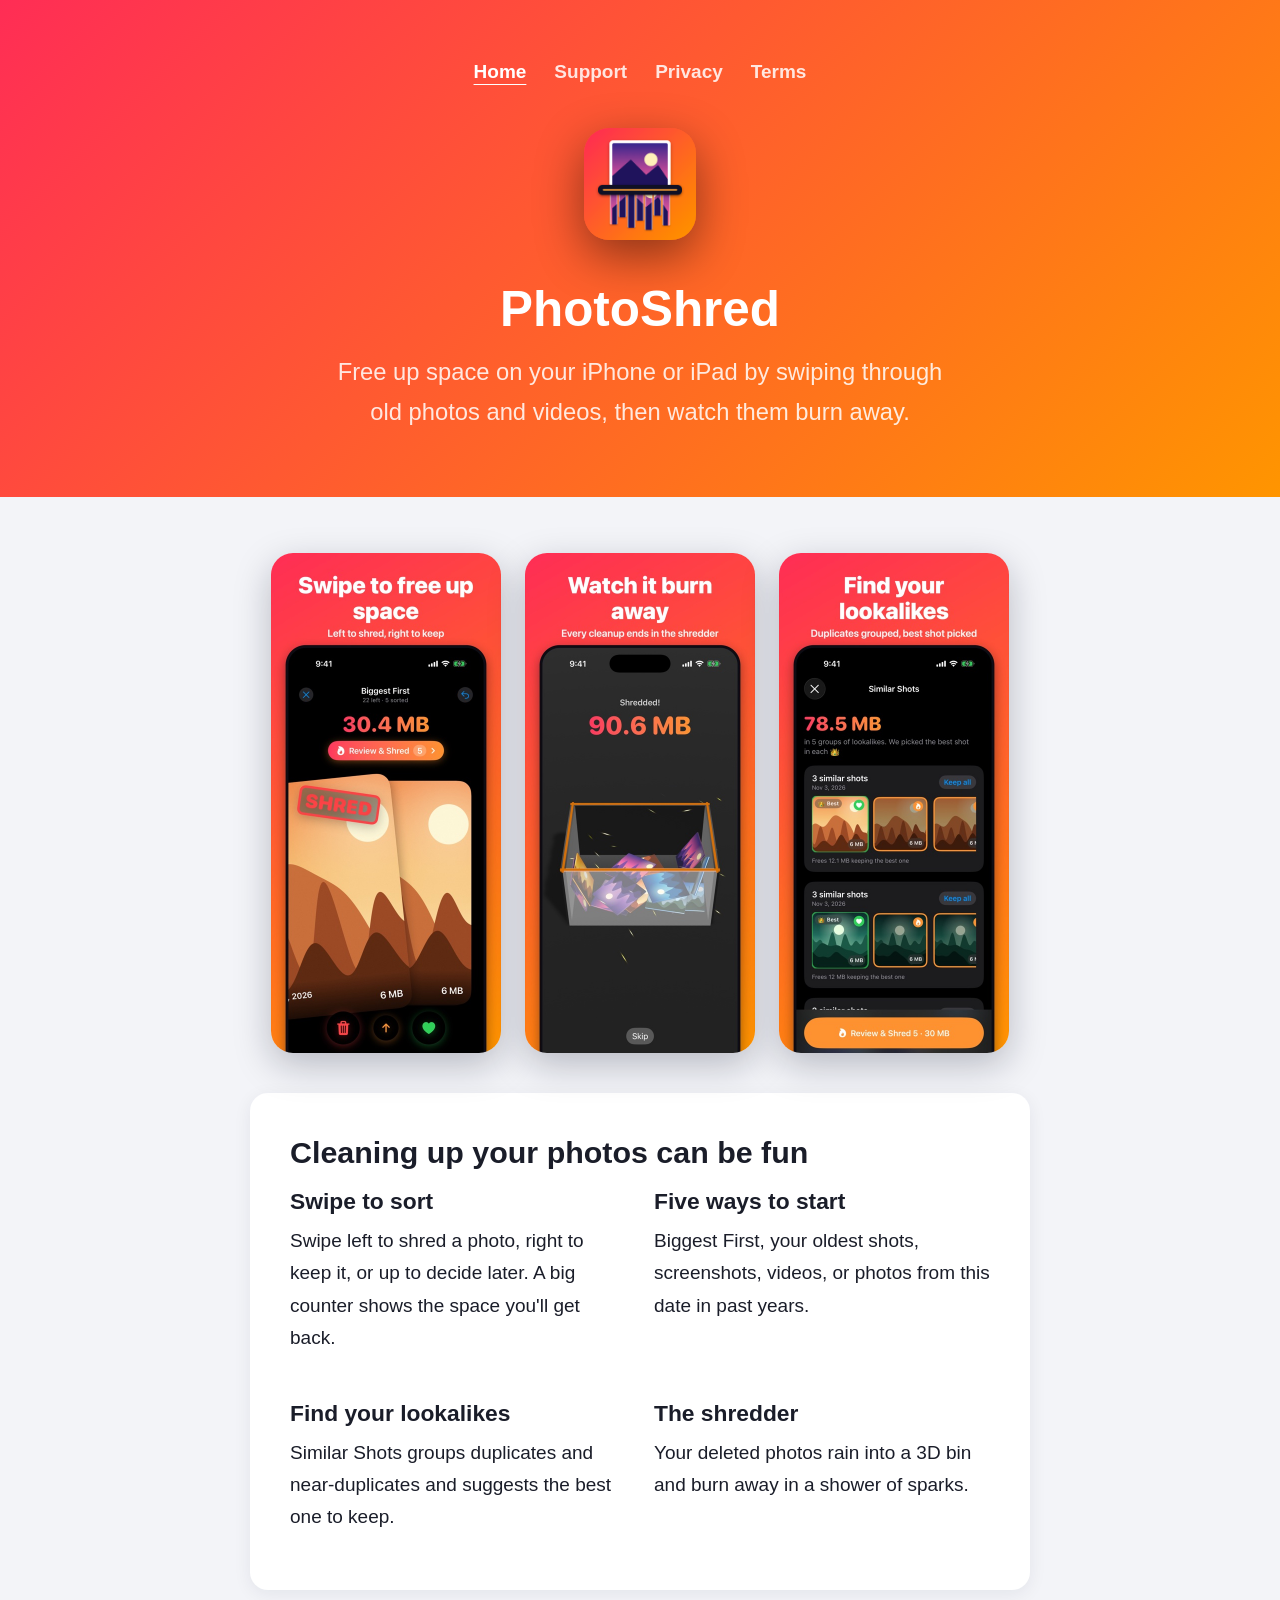
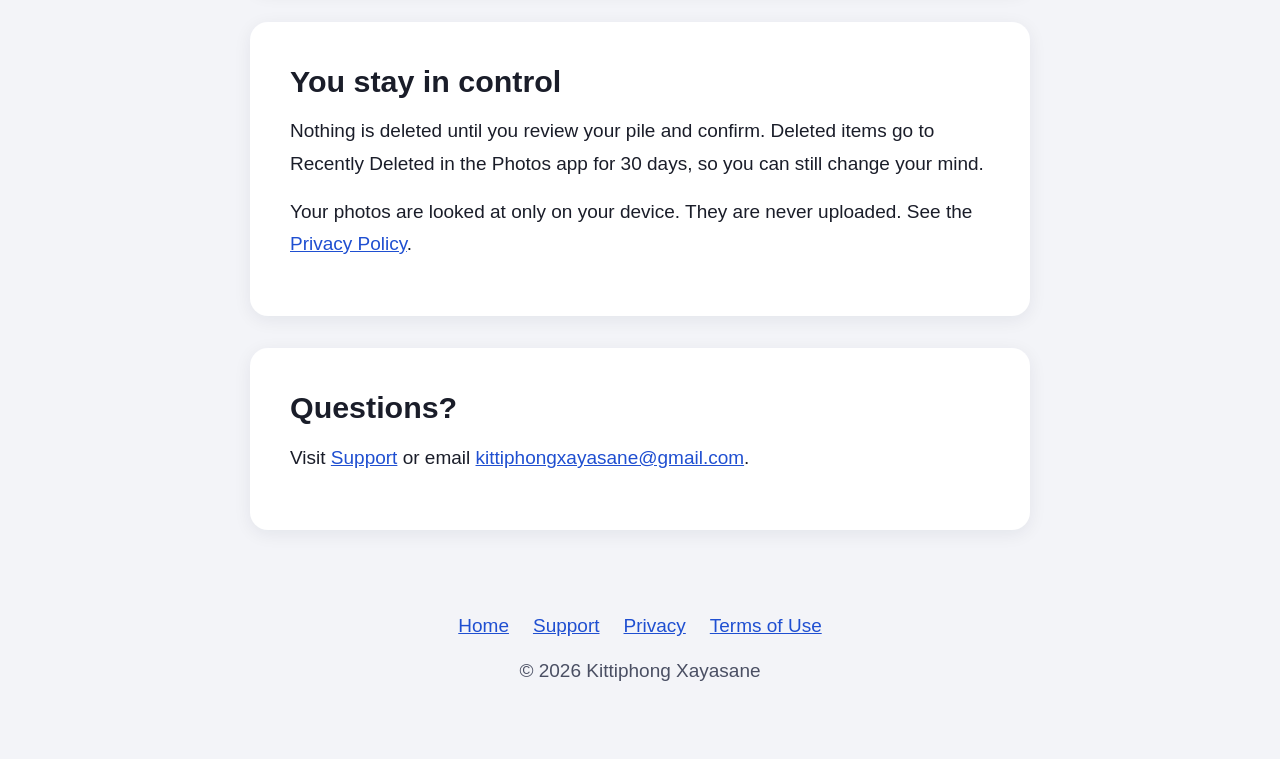
==== index.html @ 623d3a73 "Update website" ====
<!DOCTYPE html>
<html lang="en">
<head>
    <meta charset="UTF-8">
    <meta name="viewport" content="width=device-width, initial-scale=1.0">
    <meta name="description" content="PhotoShred is a fun way to delete old photos and videos on iPhone and iPad. Swipe, then shred.">
    <title>PhotoShred: Swipe Cleaner</title>
    <link rel="stylesheet" href="style.css">
</head>
<body>
    <header class="site-header">
        <nav>
            <a href="index.html" aria-current="page">Home</a>
            <a href="support.html">Support</a>
            <a href="privacy-policy.html">Privacy</a>
            <a href="terms-of-use.html">Terms</a>
        </nav>
        <img class="app-icon" src="images/app-icon.png" alt="PhotoShred app icon">
        <h1>PhotoShred</h1>
        <p class="lead">Free up space on your iPhone or iPad by swiping through old photos and videos, then watch them burn away.</p>
    </header>

    <main>
        <div class="screens">
            <img src="images/1-swipe.jpg" alt="A photo being swiped left to shred it, with a running total of the space freed">
            <img src="images/2-shredder.jpg" alt="Deleted photos piled in a 3D shredder bin">
            <img src="images/3-similar.jpg" alt="Groups of similar photos with the best shot in each marked">
        </div>

        <section class="card">
            <h2>Cleaning up your photos can be fun</h2>
            <div class="features">
                <div class="feature">
                    <h3>Swipe to sort</h3>
                    <p>Swipe left to shred a photo, right to keep it, or up to decide later. A big counter shows the space you'll get back.</p>
                </div>
                <div class="feature">
                    <h3>Five ways to start</h3>
                    <p>Biggest First, your oldest shots, screenshots, videos, or photos from this date in past years.</p>
                </div>
                <div class="feature">
                    <h3>Find your lookalikes</h3>
                    <p>Similar Shots groups duplicates and near-duplicates and suggests the best one to keep.</p>
                </div>
                <div class="feature">
                    <h3>The shredder</h3>
                    <p>Your deleted photos rain into a 3D bin and burn away in a shower of sparks.</p>
                </div>
            </div>
        </section>

        <section class="card">
            <h2>You stay in control</h2>
            <p>Nothing is deleted until you review your pile and confirm. Deleted items go to Recently Deleted in the Photos app for 30 days, so you can still change your mind.</p>
            <p>Your photos are looked at only on your device. They are never uploaded. See the <a href="privacy-policy.html">Privacy Policy</a>.</p>
        </section>

        <section class="card">
            <h2>Questions?</h2>
            <p>Visit <a href="support.html">Support</a> or email <a href="mailto:kittiphongxayasane@gmail.com">kittiphongxayasane@gmail.com</a>.</p>
        </section>
    </main>

    <footer>
        <nav>
            <a href="index.html">Home</a>
            <a href="support.html">Support</a>
            <a href="privacy-policy.html">Privacy</a>
            <a href="terms-of-use.html">Terms of Use</a>
        </nav>
        <p>&copy; 2026 Kittiphong Xayasane</p>
    </footer>
</body>
</html>
---- style.css ----
/* Shared styles for the PhotoShred website. Large, high-contrast text for easy reading. */

:root {
    --navy-900: #ff2d55;
    --navy-700: #ff9500;
    --mint: #ffffff;
    --ink: #1a1d29;
    --ink-soft: #4a4f63;
    --paper: #ffffff;
    --page: #f3f4f8;
    --line: #dfe2ec;
    --link: #1f4fd1;
}

* {
    margin: 0;
    padding: 0;
    box-sizing: border-box;
}

html {
    font-size: 19px;
}

body {
    font-family: -apple-system, BlinkMacSystemFont, "Segoe UI", Roboto, Helvetica, Arial, sans-serif;
    line-height: 1.7;
    color: var(--ink);
    background: var(--page);
}

a {
    color: var(--link);
}

/* Header band */

.site-header {
    background: linear-gradient(135deg, var(--navy-900), var(--navy-700));
    color: #fff;
    text-align: center;
    padding: 56px 20px 64px;
}

.site-header nav {
    display: flex;
    justify-content: center;
    flex-wrap: wrap;
    gap: 8px 28px;
    margin-bottom: 40px;
}

.site-header nav a {
    color: #fff;
    text-decoration: none;
    font-weight: 600;
    opacity: 0.85;
}

.site-header nav a:hover,
.site-header nav a[aria-current="page"] {
    opacity: 1;
    text-decoration: underline;
    text-underline-offset: 6px;
}

.site-header h1 {
    font-size: 2.6rem;
    line-height: 1.2;
    margin-bottom: 14px;
}

.site-header .lead {
    font-size: 1.25rem;
    max-width: 640px;
    margin: 0 auto;
    color: rgba(255, 255, 255, 0.85);
}

.app-icon {
    width: 112px;
    height: 112px;
    border-radius: 25px;
    margin-bottom: 28px;
    box-shadow: 0 16px 48px rgba(0, 0, 0, 0.45);
}

.badge {
    display: inline-block;
    margin-top: 32px;
}

.badge img {
    height: 56px;
}

/* Page body */

main {
    max-width: 820px;
    margin: 0 auto;
    padding: 48px 20px 24px;
}

.card {
    background: var(--paper);
    border-radius: 18px;
    padding: 40px;
    margin-bottom: 32px;
    box-shadow: 0 4px 18px rgba(20, 30, 60, 0.07);
}

h2 {
    font-size: 1.6rem;
    line-height: 1.3;
    margin: 36px 0 14px;
}

.card > h2:first-child {
    margin-top: 0;
}

h3 {
    font-size: 1.2rem;
    line-height: 1.35;
    margin: 24px 0 8px;
}

p {
    margin-bottom: 16px;
}

ul,
ol {
    margin: 0 0 16px 1.4em;
}

li {
    margin-bottom: 8px;
}

.muted {
    color: var(--ink-soft);
}

.callout {
    background: #eefbf6;
    border-left: 6px solid #2bb88a;
    border-radius: 10px;
    padding: 20px 24px;
    margin: 20px 0;
}

.callout p:last-child {
    margin-bottom: 0;
}

/* Home page */

.features {
    display: grid;
    grid-template-columns: repeat(auto-fit, minmax(240px, 1fr));
    gap: 28px;
}

.feature h3 {
    margin-top: 0;
}

.screens {
    display: flex;
    gap: 24px;
    justify-content: center;
    flex-wrap: wrap;
    margin: 8px 0 40px;
}

.screens img {
    width: 230px;
    max-width: 100%;
    border-radius: 22px;
    box-shadow: 0 12px 36px rgba(10, 15, 40, 0.25);
}

.sound-list {
    columns: 2;
    column-gap: 32px;
}

/* Support page */

.button {
    display: inline-block;
    background: var(--navy-700);
    color: #fff;
    text-decoration: none;
    font-weight: 700;
    font-size: 1.1rem;
    padding: 16px 36px;
    border-radius: 999px;
}

.button:hover {
    background: var(--navy-900);
}

.center {
    text-align: center;
}

.faq h3 {
    font-size: 1.25rem;
    margin-top: 32px;
}

.faq h3:first-of-type {
    margin-top: 8px;
}

/* Footer */

footer {
    text-align: center;
    padding: 24px 20px 56px;
    color: var(--ink-soft);
}

footer nav {
    display: flex;
    justify-content: center;
    flex-wrap: wrap;
    gap: 8px 24px;
    margin-bottom: 12px;
}

@media (max-width: 640px) {
    html {
        font-size: 18px;
    }

    .site-header h1 {
        font-size: 2rem;
    }

    .card {
        padding: 26px 22px;
    }

    .sound-list {
        columns: 1;
    }

    /* One screenshot is enough on a phone; three tall ones push the text far down. */
    .screens img:not(:first-child) {
        display: none;
    }
}
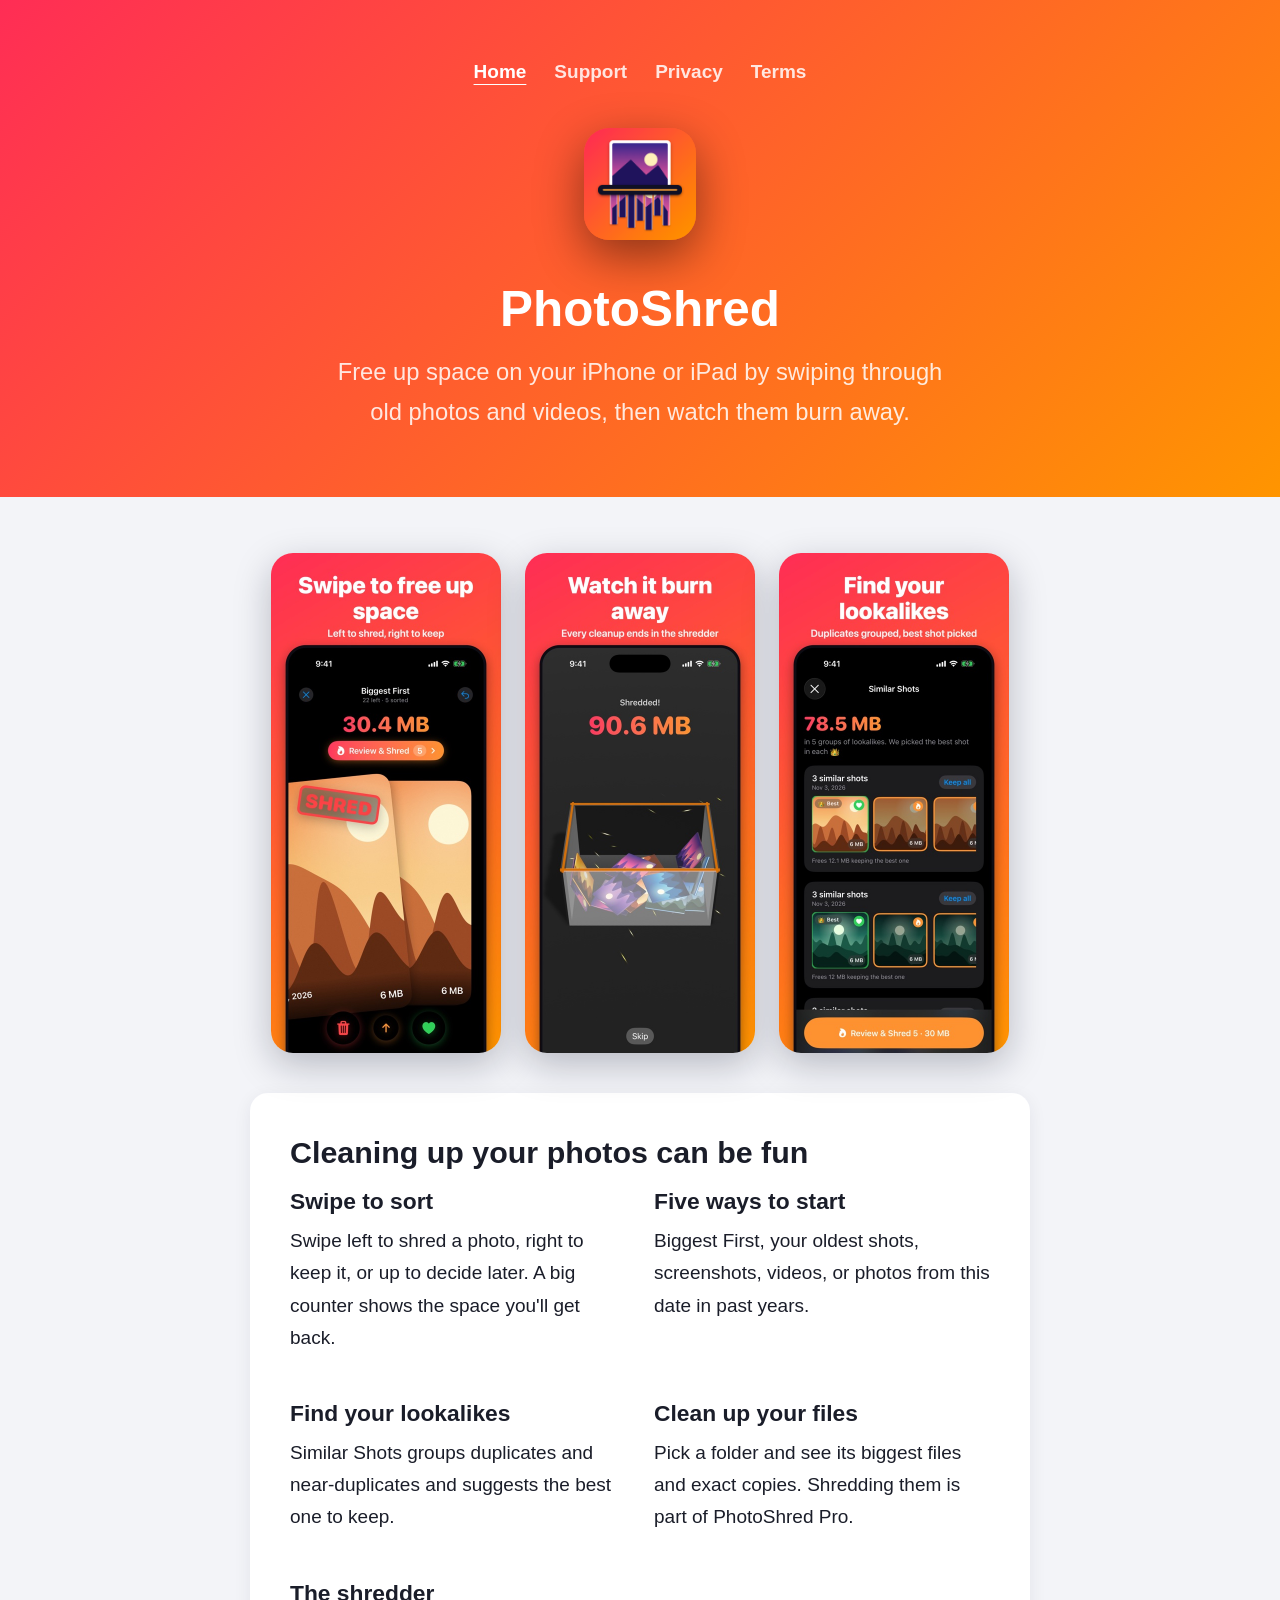
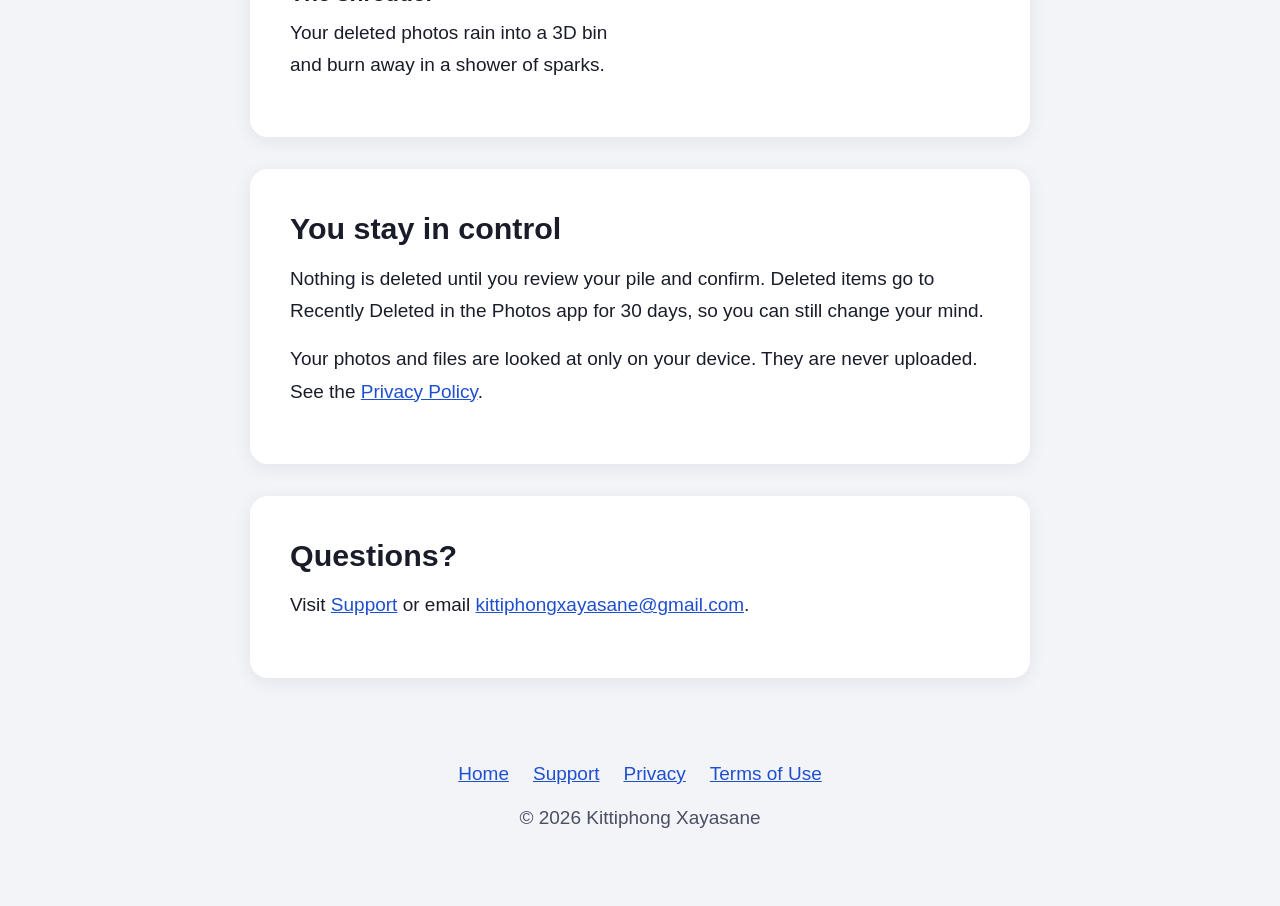
==== commit e7c020be: "Update website" ====
--- a/index.html
+++ b/index.html
@@ -43,6 +43,10 @@
                     <p>Similar Shots groups duplicates and near-duplicates and suggests the best one to keep.</p>
                 </div>
                 <div class="feature">
+                    <h3>Clean up your files</h3>
+                    <p>Pick a folder and see its biggest files and exact copies. Shredding them is part of PhotoShred Pro.</p>
+                </div>
+                <div class="feature">
                     <h3>The shredder</h3>
                     <p>Your deleted photos rain into a 3D bin and burn away in a shower of sparks.</p>
                 </div>
@@ -52,7 +56,7 @@
         <section class="card">
             <h2>You stay in control</h2>
             <p>Nothing is deleted until you review your pile and confirm. Deleted items go to Recently Deleted in the Photos app for 30 days, so you can still change your mind.</p>
-            <p>Your photos are looked at only on your device. They are never uploaded. See the <a href="privacy-policy.html">Privacy Policy</a>.</p>
+            <p>Your photos and files are looked at only on your device. They are never uploaded. See the <a href="privacy-policy.html">Privacy Policy</a>.</p>
         </section>
 
         <section class="card">
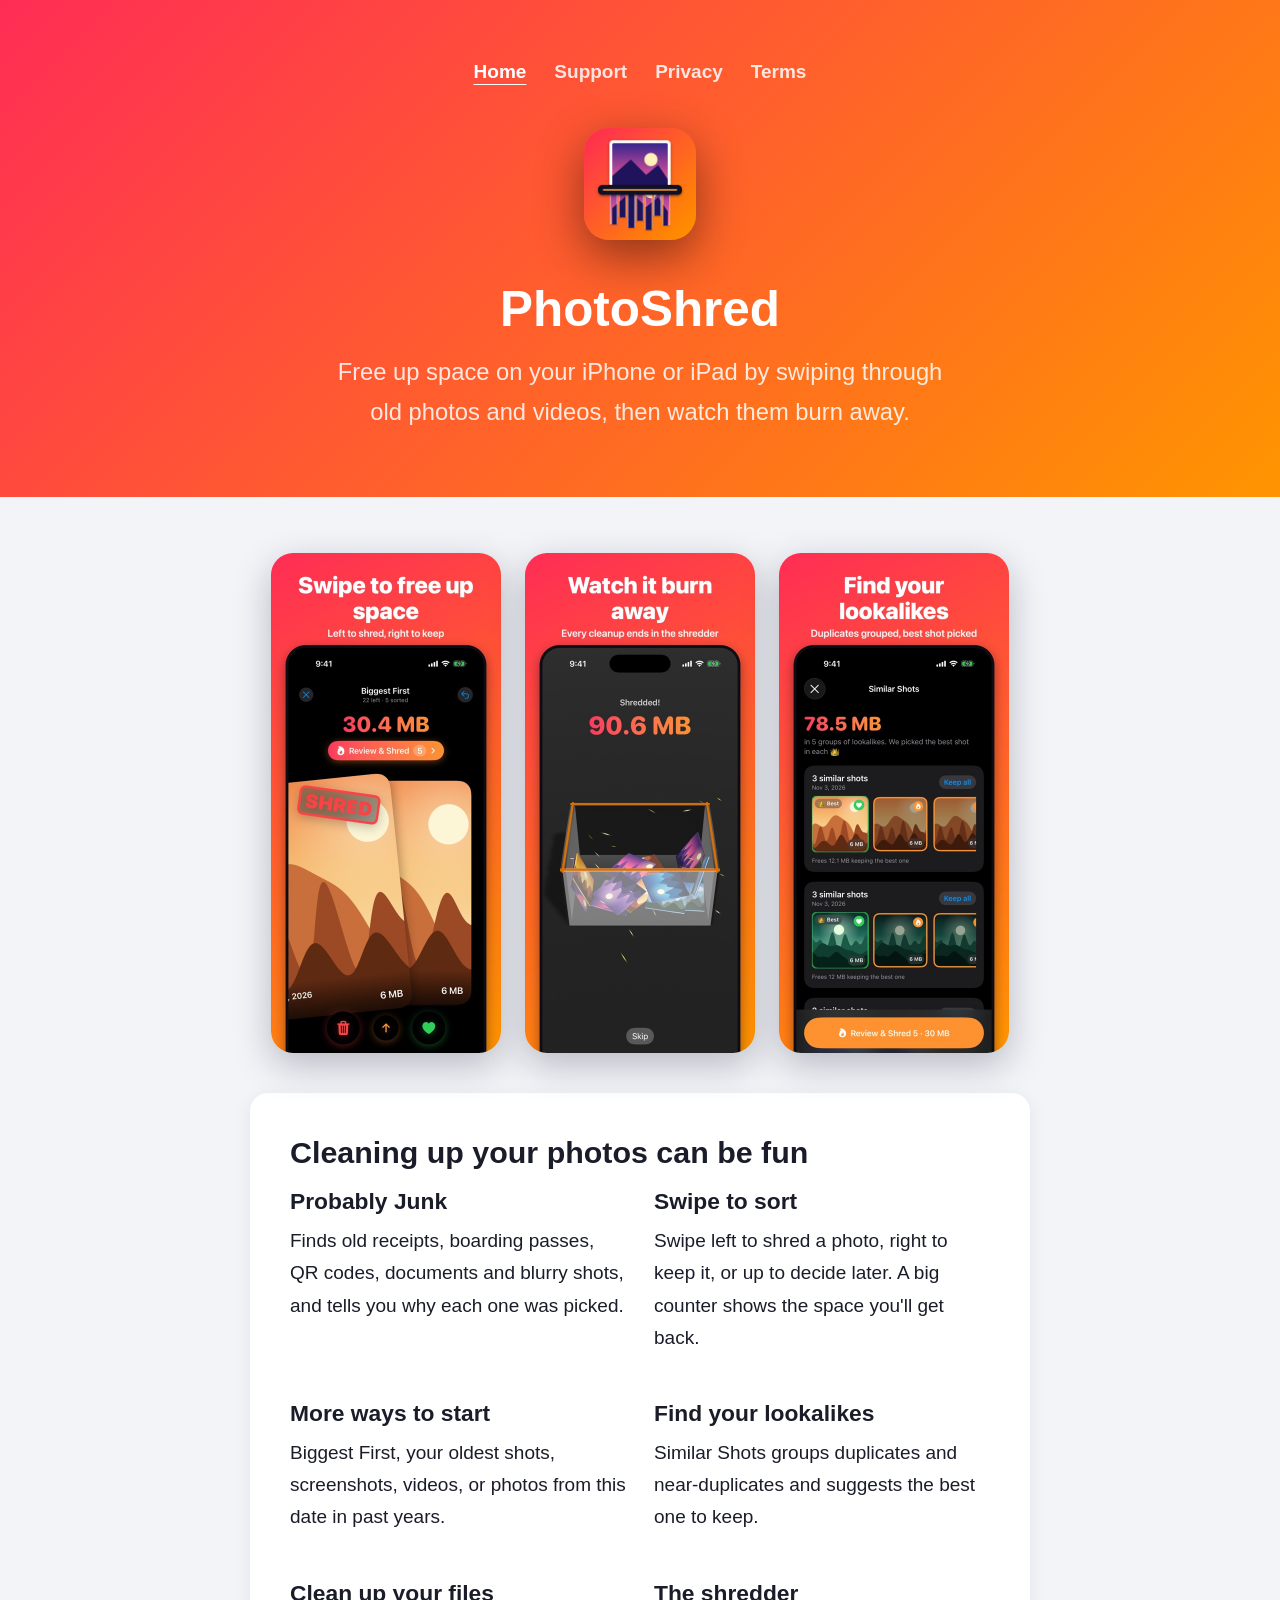
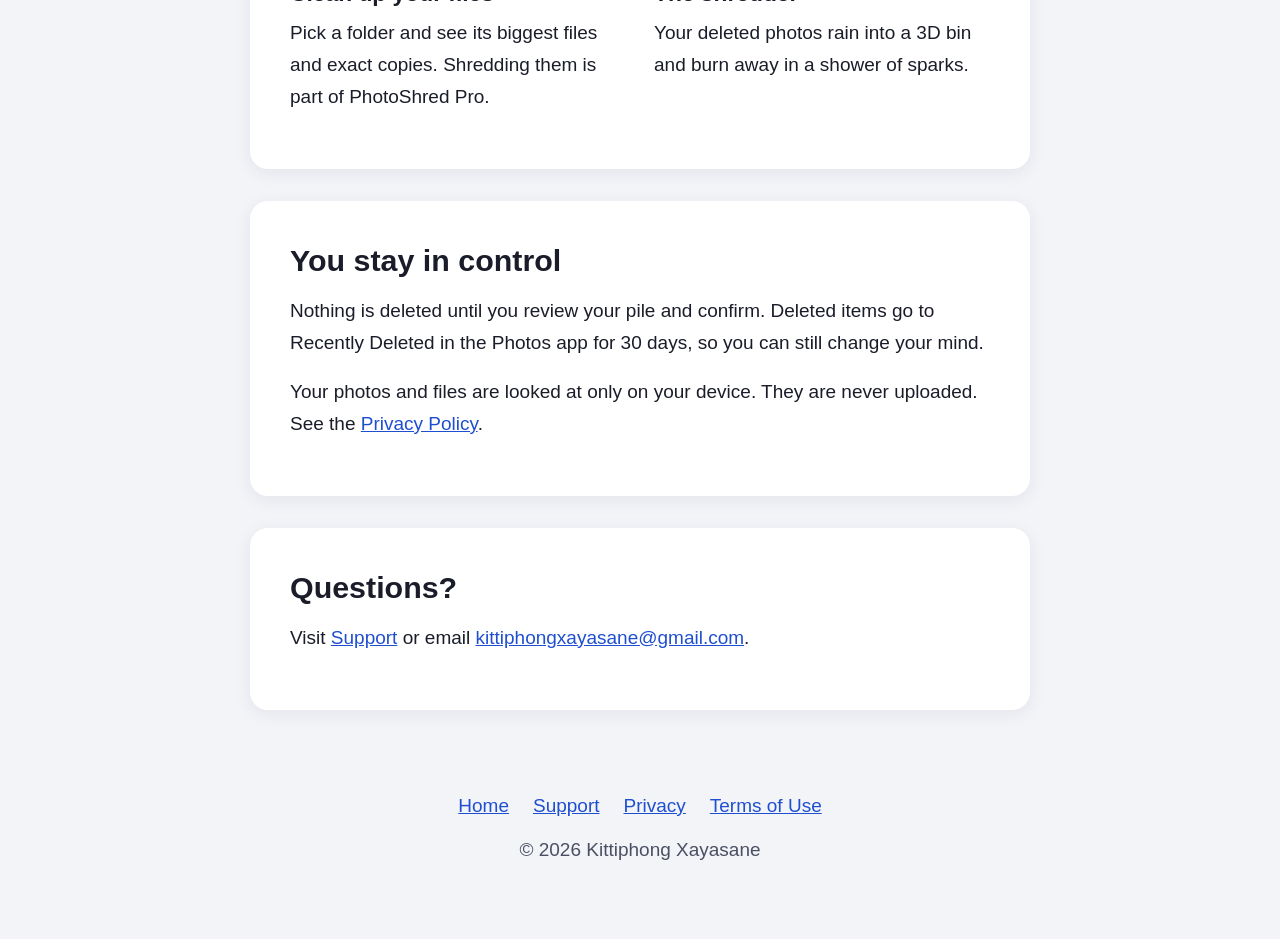
==== commit 0648e902: "Update website" ====
--- a/index.html
+++ b/index.html
@@ -31,11 +31,15 @@
             <h2>Cleaning up your photos can be fun</h2>
             <div class="features">
                 <div class="feature">
+                    <h3>Probably Junk</h3>
+                    <p>Finds old receipts, boarding passes, QR codes, documents and blurry shots, and tells you why each one was picked.</p>
+                </div>
+                <div class="feature">
                     <h3>Swipe to sort</h3>
                     <p>Swipe left to shred a photo, right to keep it, or up to decide later. A big counter shows the space you'll get back.</p>
                 </div>
                 <div class="feature">
-                    <h3>Five ways to start</h3>
+                    <h3>More ways to start</h3>
                     <p>Biggest First, your oldest shots, screenshots, videos, or photos from this date in past years.</p>
                 </div>
                 <div class="feature">
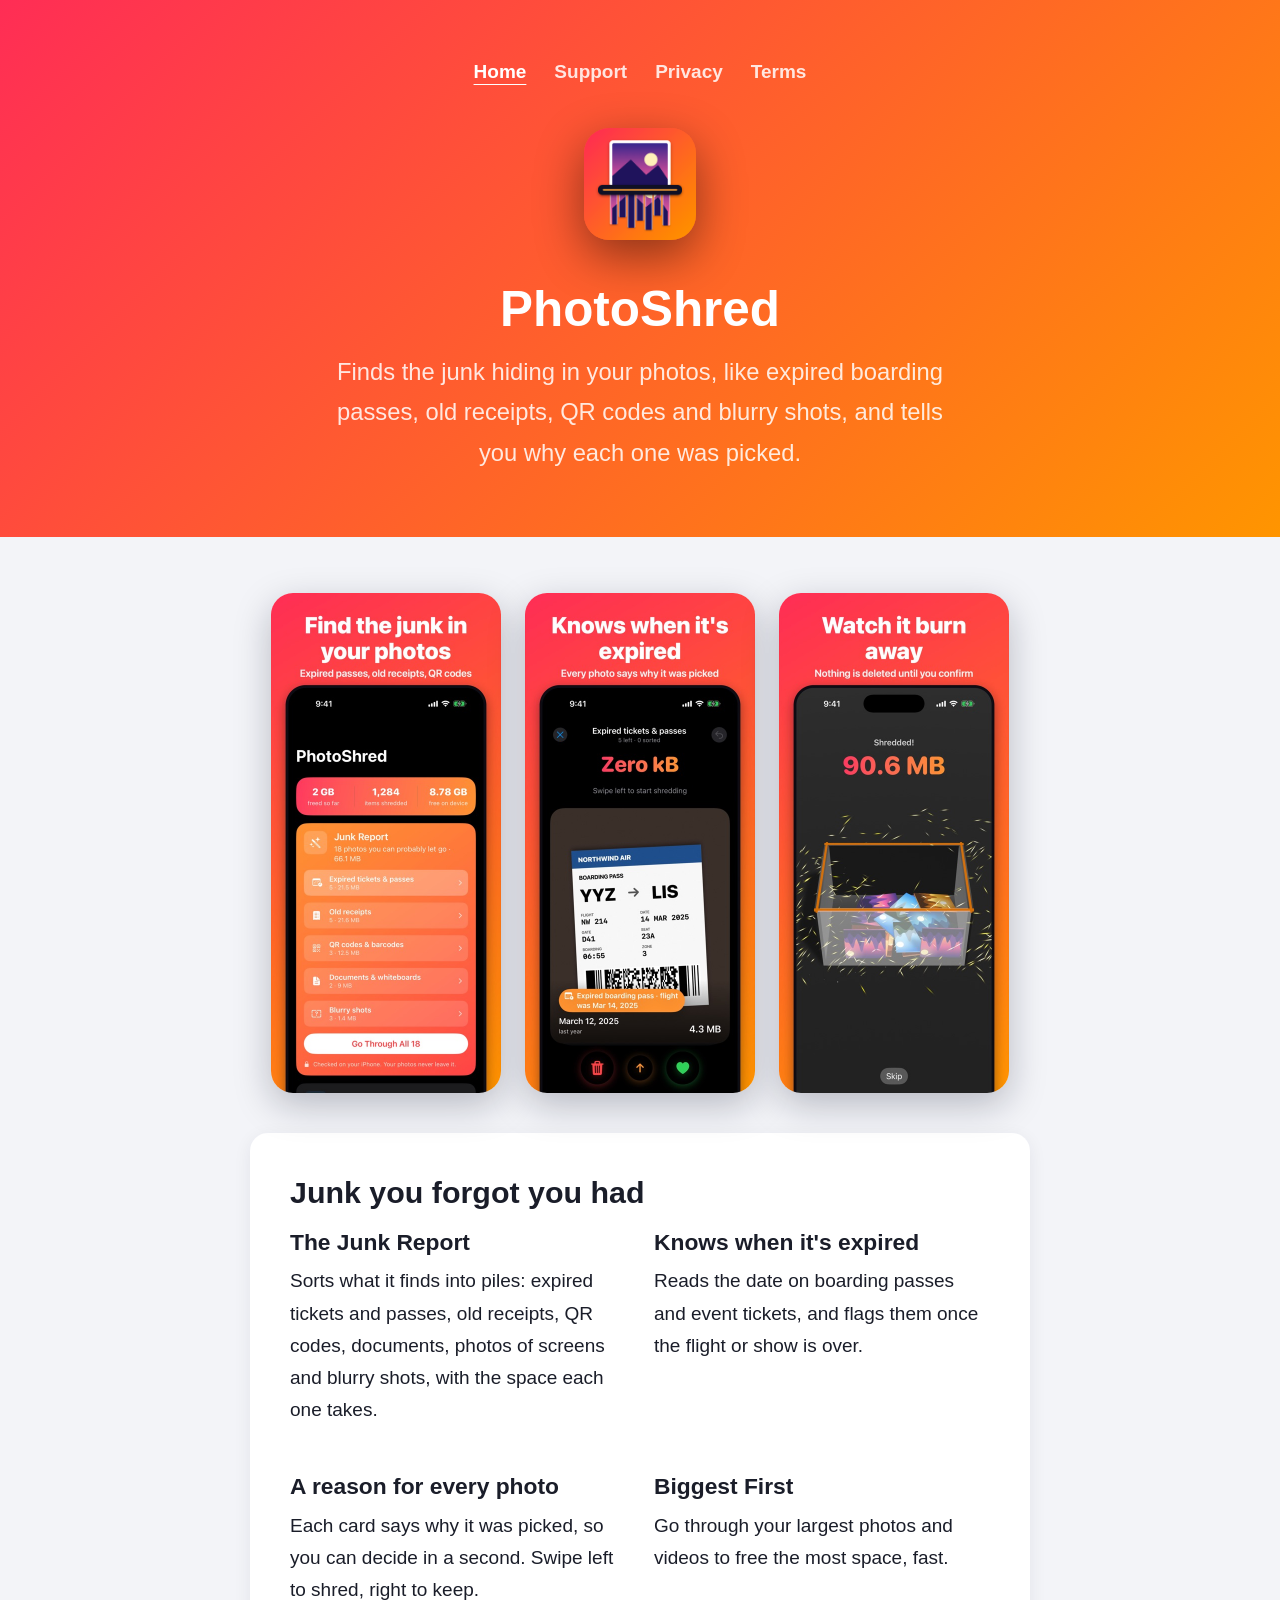
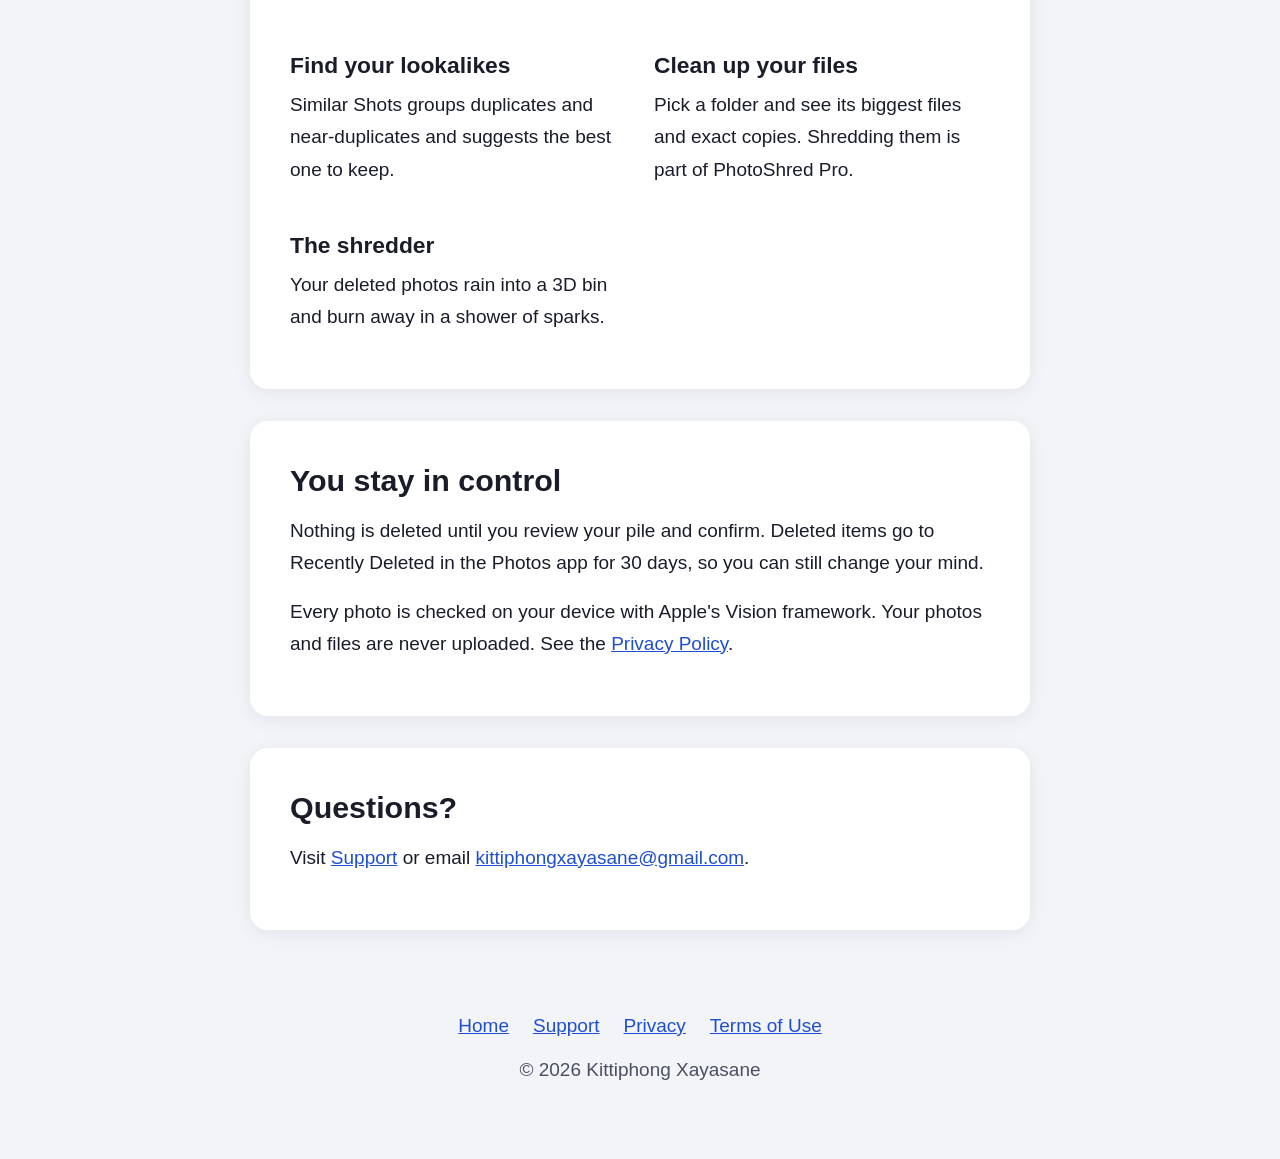
==== commit 9cf4dda5: "Update website" ====
--- a/index.html
+++ b/index.html
@@ -3,8 +3,8 @@
 <head>
     <meta charset="UTF-8">
     <meta name="viewport" content="width=device-width, initial-scale=1.0">
-    <meta name="description" content="PhotoShred is a fun way to delete old photos and videos on iPhone and iPad. Swipe, then shred.">
-    <title>PhotoShred: Swipe Cleaner</title>
+    <meta name="description" content="PhotoShred finds the junk in your photo library, like expired boarding passes, old receipts, QR codes and blurry shots, and tells you why each one was picked.">
+    <title>PhotoShred: Junk Photo Finder</title>
     <link rel="stylesheet" href="style.css">
 </head>
 <body>
@@ -17,30 +17,34 @@
         </nav>
         <img class="app-icon" src="images/app-icon.png" alt="PhotoShred app icon">
         <h1>PhotoShred</h1>
-        <p class="lead">Free up space on your iPhone or iPad by swiping through old photos and videos, then watch them burn away.</p>
+        <p class="lead">Finds the junk hiding in your photos, like expired boarding passes, old receipts, QR codes and blurry shots, and tells you why each one was picked.</p>
     </header>
 
     <main>
         <div class="screens">
-            <img src="images/1-swipe.jpg" alt="A photo being swiped left to shred it, with a running total of the space freed">
-            <img src="images/2-shredder.jpg" alt="Deleted photos piled in a 3D shredder bin">
-            <img src="images/3-similar.jpg" alt="Groups of similar photos with the best shot in each marked">
+            <img src="images/1-report.jpg" alt="The Junk Report, with piles of expired passes, old receipts, QR codes, documents and blurry shots">
+            <img src="images/2-expired.jpg" alt="A boarding pass card labelled Expired boarding pass, flight was 14 March 2025">
+            <img src="images/3-shredder.jpg" alt="Deleted photos piled in a 3D shredder bin">
         </div>
 
         <section class="card">
-            <h2>Cleaning up your photos can be fun</h2>
+            <h2>Junk you forgot you had</h2>
             <div class="features">
                 <div class="feature">
-                    <h3>Probably Junk</h3>
-                    <p>Finds old receipts, boarding passes, QR codes, documents and blurry shots, and tells you why each one was picked.</p>
+                    <h3>The Junk Report</h3>
+                    <p>Sorts what it finds into piles: expired tickets and passes, old receipts, QR codes, documents, photos of screens and blurry shots, with the space each one takes.</p>
                 </div>
                 <div class="feature">
-                    <h3>Swipe to sort</h3>
-                    <p>Swipe left to shred a photo, right to keep it, or up to decide later. A big counter shows the space you'll get back.</p>
+                    <h3>Knows when it's expired</h3>
+                    <p>Reads the date on boarding passes and event tickets, and flags them once the flight or show is over.</p>
                 </div>
                 <div class="feature">
-                    <h3>More ways to start</h3>
-                    <p>Biggest First, your oldest shots, screenshots, videos, or photos from this date in past years.</p>
+                    <h3>A reason for every photo</h3>
+                    <p>Each card says why it was picked, so you can decide in a second. Swipe left to shred, right to keep.</p>
+                </div>
+                <div class="feature">
+                    <h3>Biggest First</h3>
+                    <p>Go through your largest photos and videos to free the most space, fast.</p>
                 </div>
                 <div class="feature">
                     <h3>Find your lookalikes</h3>
@@ -60,7 +64,7 @@
         <section class="card">
             <h2>You stay in control</h2>
             <p>Nothing is deleted until you review your pile and confirm. Deleted items go to Recently Deleted in the Photos app for 30 days, so you can still change your mind.</p>
-            <p>Your photos and files are looked at only on your device. They are never uploaded. See the <a href="privacy-policy.html">Privacy Policy</a>.</p>
+            <p>Every photo is checked on your device with Apple's Vision framework. Your photos and files are never uploaded. See the <a href="privacy-policy.html">Privacy Policy</a>.</p>
         </section>
 
         <section class="card">
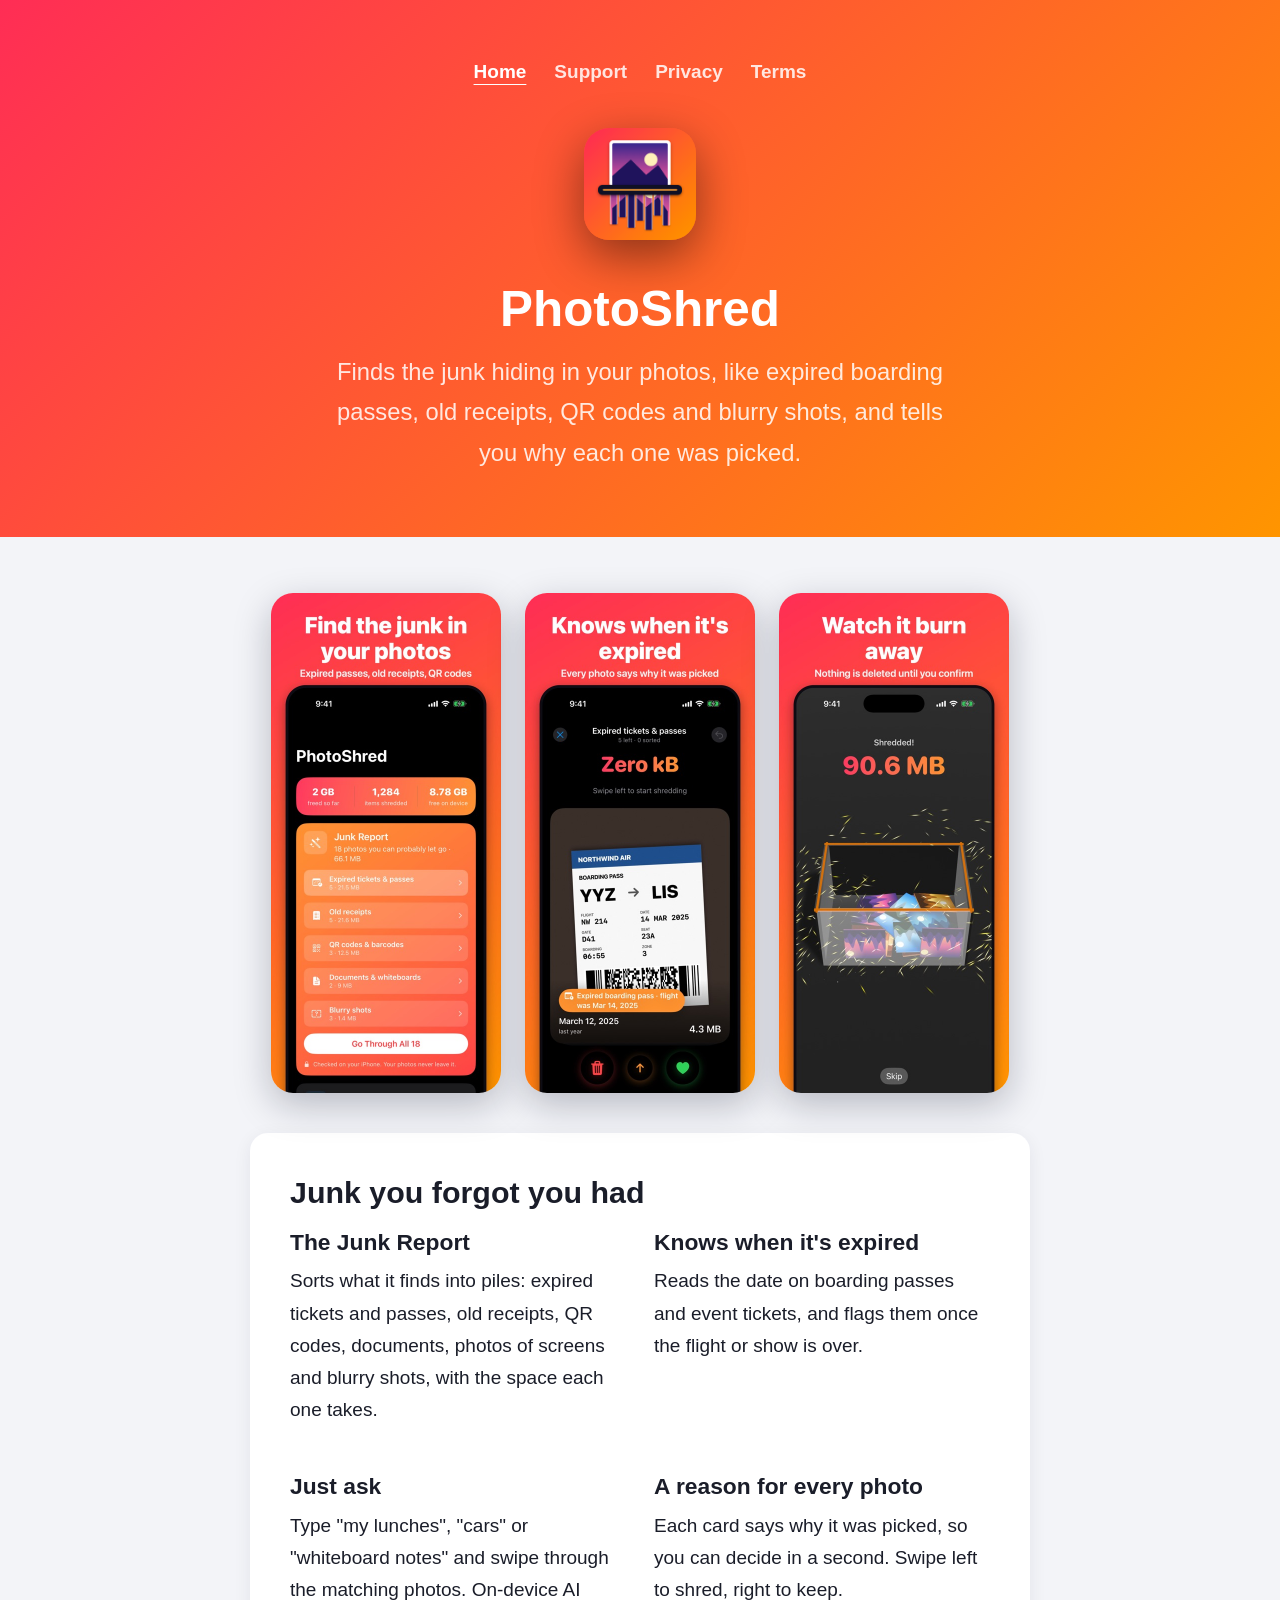
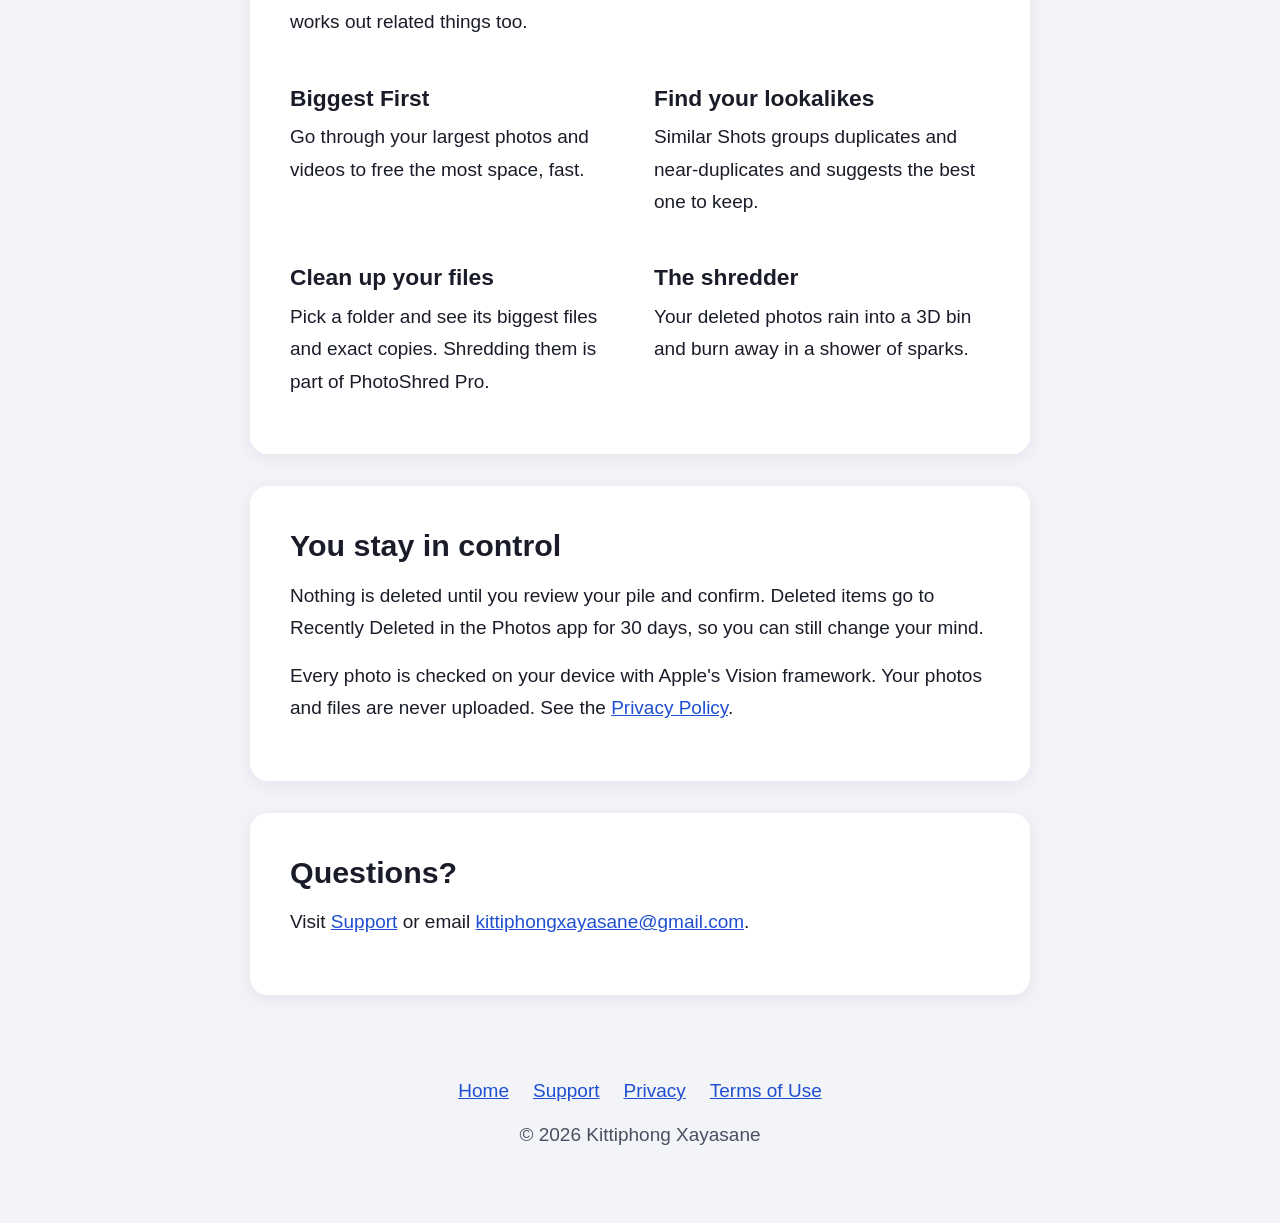
==== commit 920ed276: "Update website" ====
--- a/index.html
+++ b/index.html
@@ -37,6 +37,10 @@
                 <div class="feature">
                     <h3>Knows when it's expired</h3>
                     <p>Reads the date on boarding passes and event tickets, and flags them once the flight or show is over.</p>
+                </div>
+                <div class="feature">
+                    <h3>Just ask</h3>
+                    <p>Type "my lunches", "cars" or "whiteboard notes" and swipe through the matching photos. On-device AI works out related things too.</p>
                 </div>
                 <div class="feature">
                     <h3>A reason for every photo</h3>
